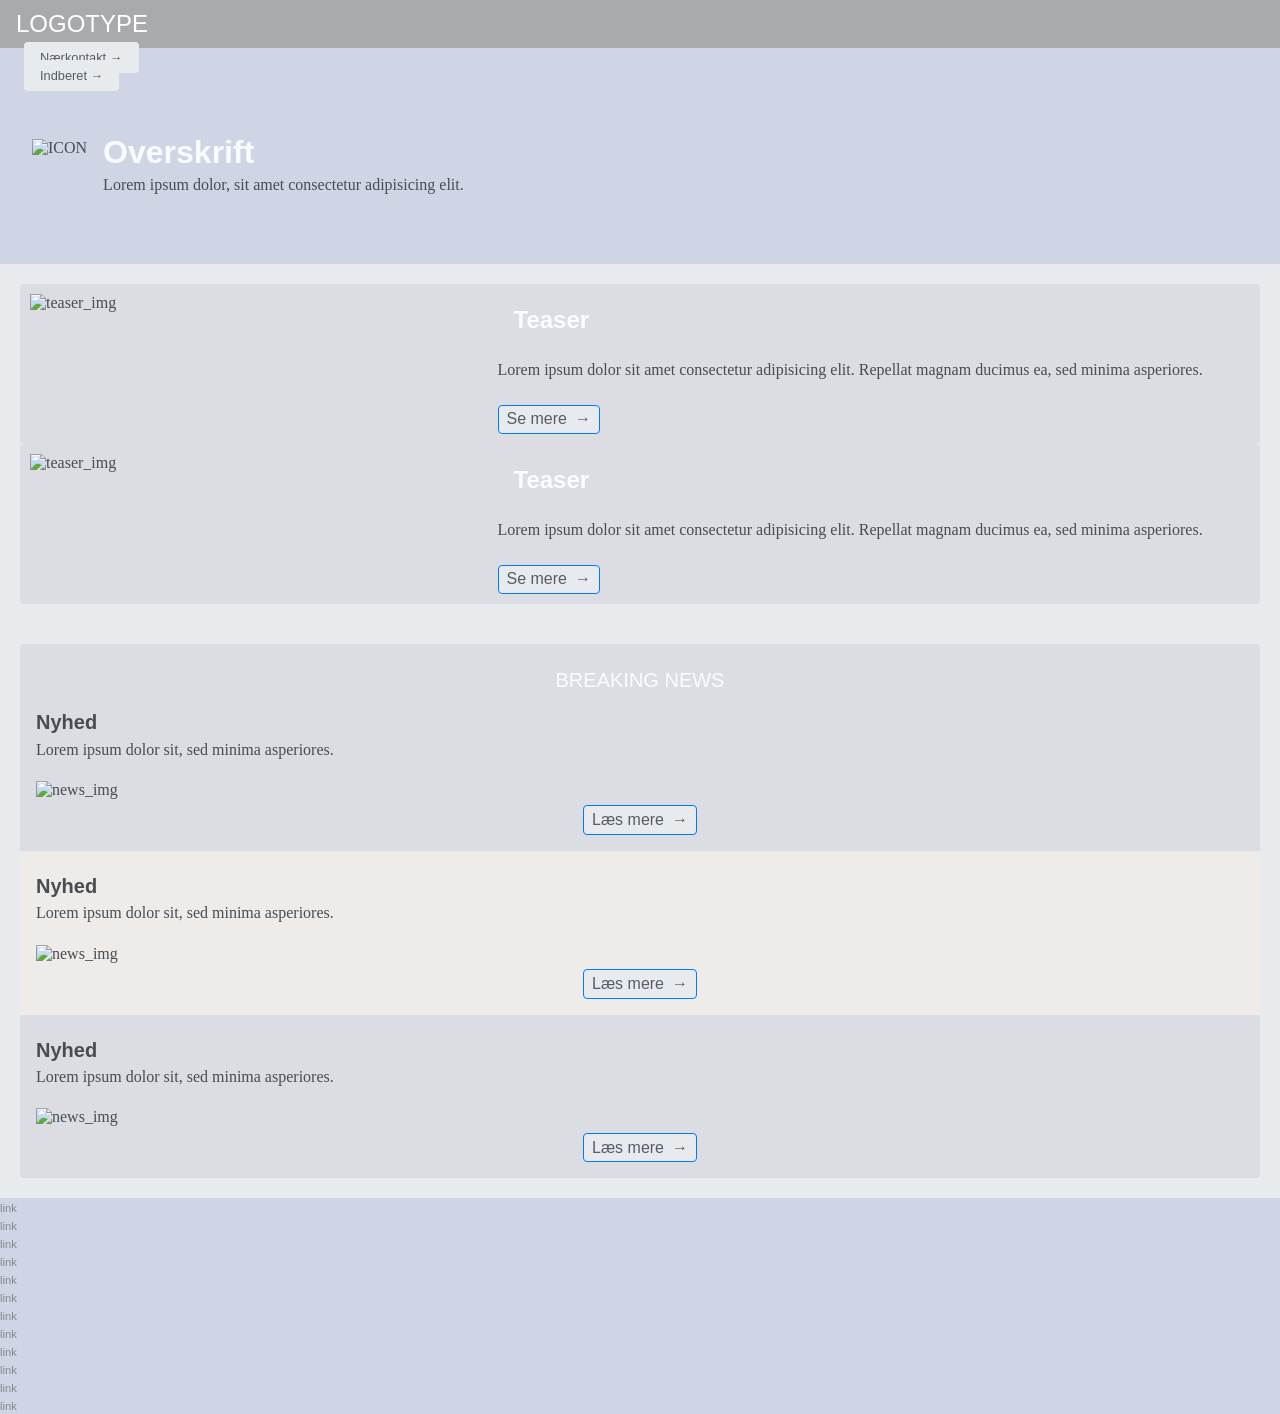
==== index.html @ 675f6eec "first commit" ====
<!DOCTYPE html>
<html lang="en">
  <head>
    <meta charset="UTF-8" />
    <meta http-equiv="X-UA-Compatible" content="IE=edge" />
    <meta name="viewport" content="width=device-width, initial-scale=1.0" />
    <link rel="stylesheet" href="css/custom.css" />
    <link rel="stylesheet" href="css/general.css" />
    <link rel="stylesheet" href="css/layout.css" />
    <link rel="stylesheet" href="css/burger.css" />
    <link rel="stylesheet" href="css/cards.css" />
    <link rel="icon" type="image/png" href="img/fav.png" />
    <title>Emergency Site</title>
  </head>
  <body id="frontpage">
    <header>
      <nav>
        <div id="logotype-wrapper">
          <a href="index.html"> LOGOTYPE </a>
        </div>
        <ul class="menu">
          <li><a class="menuItem" href="instruction.html">Nærkontakt </a></li>
          <li><a class="menuItem" href="register.html">Indberet</a></li>
        </ul>
      </nav>
    </header>
    <section id="main-disclamer">
      <div id="main-disclamer-content">
        <img src="warning" alt="ICON" />
        <div>
          <h1>Overskrift</h1>
          <p>Lorem ipsum dolor, sit amet consectetur adipisicing elit.</p>
        </div>
      </div>
    </section>
    <main>
      <section id="daily">
        <article class="daily_card">
          <img src="" alt="teaser_img" />
          <div class="daily_text">
            <h2>Teaser</h2>
            <p>Lorem ipsum dolor sit amet consectetur adipisicing elit. Repellat magnam ducimus ea, sed minima asperiores.</p>
            <a href="" class="cta_btn">Se mere</a>
          </div>
        </article>
        <article class="daily_card">
          <img src="" alt="teaser_img" />
          <div class="daily_text">
            <h2>Teaser</h2>
            <p>Lorem ipsum dolor sit amet consectetur adipisicing elit. Repellat magnam ducimus ea, sed minima asperiores.</p>
            <a href="" class="cta_btn">Se mere</a>
          </div>
        </article>
      </section>
      <section id="breaking">
        <article class="news_card">
          <h3>Nyhed</h3>
          <p>Lorem ipsum dolor sit, sed minima asperiores.</p>
          <img src="" alt="news_img" />
          <a class="cta_btn" href="">Læs mere</a>
        </article>
        <article class="news_card">
          <h3>Nyhed</h3>
          <p>Lorem ipsum dolor sit, sed minima asperiores.</p>
          <img src="" alt="news_img" />
          <a class="cta_btn" href="">Læs mere</a>
        </article>
        <article class="news_card">
          <h3>Nyhed</h3>
          <p>Lorem ipsum dolor sit, sed minima asperiores.</p>
          <img src="" alt="news_img" />
          <a class="cta_btn" href="">Læs mere</a>
        </article>
      </section>
    </main>

    <footer>
      <nav class="some">
        <ul>
          <li><a href="">link</a></li>
          <li><a href="">link</a></li>
          <li><a href="">link</a></li>
          <li><a href="">link</a></li>
        </ul>
      </nav>
      <nav class="another">
        <ul>
          <li><a href="">link</a></li>
          <li><a href="">link</a></li>
          <li><a href="">link</a></li>
          <li><a href="">link</a></li>
        </ul>
      </nav>
      <nav class="yetanother">
        <ul>
          <li><a href="">link</a></li>
          <li><a href="">link</a></li>
          <li><a href="">link</a></li>
          <li><a href="">link</a></li>
        </ul>
      </nav>
    </footer>
    <!-- <script src="js/main.js"></script> -->
  </body>
</html>
---- css/custom.css ----
:root {
  /* Colours */
  --primary-bg-color: #e8ebee; /* used */
  --primary-font-color: #474d52; /* used */

  --secondary-bg-color: #5d656c; /* used */
  --secondary-font-color: #d5e5f4; /* used */

  /* CAN BE DELETED WHEN THE PLACEHOLDER CLASS IS DELETED */
  --placeholder-bg-color: #eb9e1a; /* used */
  --placeholder-font-color: #575c61; /* used */

  /* NOT USED AT THE MOMENT */
  --info-color: #17a2b8;
  --warning-color: #ffc107;
  --danger-color: #dc3545;

  /* Borders */
  --border-color: #007bff; /* used */
  --border-color-light: #f7f5c2; /* used */
  --border-radius: 0.25rem;

  /* Links */
  --link-color: #84888e; /* used */
  --hover-color: #f9fcfe; /* used */
  --active-color: #f52727; /* used */

  /* From styletile */

  /* Fonts */
  --logotype-font: "Roboto", sans-serif;
  --headline-font: "Roboto", sans-serif;
  --body-font: "Roboto", sans-serif;
  --link-font: "Calibri", sans-serif;

  /* Text sizes */
  --logotype-size: 1.5rem;
  --headline1-size: 2rem;
  --headline2-size: 1.5rem;
  --headline3-size: 1.25rem;
  --bodytext-size: 1rem;
  --cta-text-size: 1.25rem;
  --followup-text-size: 0.8rem;
  --form-submit-size: 1rem;

  /* Text colors */
  --logotype-color: #ffffff;
  --headline-color: #bbc3ca;
  --headline-color-inverted: #f9fcfe;
  --bodytext-color: #575c61;
  --bodytext-color-inverted: #f9fcfe;
  --cta-text-color: #bbc3ca;
  --cta-text-color-inverted: #bbc3ca;
  --followup-text-color: #575c61;
  --followup-text-color-inverted: #bbc3ca;
  --formfield-text-color: #575c61;
  --form-submit-color: #bbc3ca;
  --form-submit-color-inverted: #bbc3ca;

  /* Background colors */
  --logotype-background-color: #a9aaae;
  --header-background-color: #cfd5e5;
  --article-background-color: #dbdde3;
  --news-background-color: #dbdde3;
  --news-background-color-inverted: #eeebe9;
  --info-background-color: #dbdde3;
  --headline-bg-color: #dbdde3;
  --headline-bg-color-alert: #dbdde3;
  --headline-bg-color-inverted: #dbdde3;
  --bodytext-bg-color: #dbdde3;
  --bodytext-bg-color-inverted: #dbdde3;
  --cta-text-bg-color: #dbdde3;
  --cta-text-bg-color-inverted: #dbdde3;
  --followup-text-bg-color: #e8ebee;
  --followup-text-bg-color-inverted: #dbdde3;
  --form-background-color: #c5c7ce;
  --form-text-color: #dbdde3;
  --formfield-background-color: #dbdde3;
  --formfield-background-color-active: #dbdde3;
  --form-submit-bg-color: #dbdde3;
  --form-submit-bg-color-inverted: #dbdde3;

  /* Info-boxes */
  --info-bg-color-yellow: #d6d5ce;
  --info-bg-color-green: #a6a6a0;
}
---- css/general.css ----
html,
body,
header,
footer,
main,
nav,
ul,
#main-disclamer {
  margin: 0;
  padding: 0;
  box-sizing: border-box;
}

body {
  font-family: var(--default-font);
  color: var(--primary-font-color);
  background-color: var(--primary-bg-color);
}
header,
footer {
  background-color: var(--header-background-color);
  color: var(--secondary-font-color);
  height: min-content;
}
.logo-wrapper {
  background-color: var(--logotype-background-color);
  color: var(--logotype-color);
}
#main-disclamer {
  height: 180px;
  background-color: var(--header-background-color);
  display: flex;
  justify-content: flex-start;
  align-items: center;
  padding-left: 2rem;
}
#main-disclamer-content {
  display: flex;
  column-gap: 1rem;
}
main section {
  padding: 20px;
  /* margin: 10px; */
  /* border: 1px solid var(--border-color); */
  border-radius: var(--border-radius);
}
h1,
h2,
h3,
h4,
h5,
h6 {
  font-family: var(--headline-font);
}
h1 {
  font-size: var(--headline1-size);
  color: var(--headline-color-inverted);
  margin: 5px 0;
  line-height: 1rem;
  text-align: left;
}
h2 {
  font-size: var(--headline2-size);
}
h3 {
  font-size: var(--headline3-size);
}

main > h1 {
  background-color: var(--headline-bg-color-alert);
  color: var(--headline-color-inverted);
  line-height: 4rem;
  padding: 5px 3rem 0 3rem;
  width: calc(80% - 6rem);
}

/* NAVIGATION STRUCTURES */
header > nav {
  height: 100%;
}
nav ul {
  list-style: none;
}
nav a {
  font-family: var(--link-font);
  text-decoration: none;
  color: var(--link-color);
}
a {
  font-family: var(--link-font);
}
#logotype-wrapper {
  background-color: var(--logotype-background-color);
  margin: 0;
  display: flex;
  justify-content: flex-start;
  align-items: center;
  padding: 0 0 0 1rem;
}
#logotype-wrapper > a {
  font-size: var(--logotype-size);
  color: var(--logotype-color);
  font-family: var(--logotype-font);
  height: 3rem;
  width: 100%;
  display: flex;
  align-items: center;
}
header nav li a {
  margin: 1.5rem;
  background-color: var(--followup-text-bg-color);
  color: var(--followup-text-color);
  font-size: var(--followup-text-size);
  padding: 0.5rem 1rem;
  border-radius: var(--border-radius);
}
header > nav li > a:after {
  content: " \2192";
}
nav a:hover {
  color: var(--hover-color);
}
nav a:active {
  color: var(--active-color);
}

/* FOOTER */
footer a {
  font-size: 0.7rem;
}
.yellow,
.green {
  padding: 1.5rem 1rem 0.5rem 1rem;
}
.yellow {
  background-color: var(--info-bg-color-yellow);
}
.green {
  background-color: var(--info-bg-color-green);
}
---- css/cards.css ----
.daily_card {
  background-color: var(--article-background-color);
  display: grid;
  grid-template-columns: 3fr 5fr;
  gap: 10px;
  padding: 10px 0 10px 10px;
  /* border: 1px solid var(--border-color); */
  border-radius: var(--border-radius);
  height: minmax(200px, min-content);
}
.daily_text {
  display: grid;
  grid-template-rows: repeat(3, min-content);
  gap: 10px;
}
.daily_text h2 {
  background-color: var(--headline-bg-color-inverted);
  color: var(--headline-color-inverted);
  padding: calc(1.1rem / 1.5) 0 calc(1.1rem / 2) 1rem;
  margin: 0 0 0.5rem 0;
}
.daily_text p {
  padding-right: 2rem;
  margin: 0 0 1rem 0;
}
.daily_text .cta_btn {
  justify-self: left;
}
.daily_img {
  width: 100%;
  height: 100%;
  object-fit: cover;
}
.news_card {
  background-color: var(--article-background-color);
  display: grid;
  grid-template-rows: repeat(min-content);
  gap: 0.4rem;
  padding: 1rem 0;
  /* border: 1px solid var(--border-color); */
  height: minmax(300px, min-content);
}
.news_card:nth-child(2n) {
  background-color: var(--news-background-color-inverted);
}
.news_card > * {
  padding: 0 1rem;
}
.news_card h3 {
  margin: 0.5rem 0 0 0;
}
.news_card p {
  margin: 0 0 1rem 0;
}
.news_card:first-child:before {
  content: "BREAKING NEWS";
  background-color: var(--headline-bg-color-inverted);
  color: var(--headline-color-inverted);
  font-family: var(--headline-font);
  font-size: var(--headline3-size);
  text-align: center;
  line-height: 1rem;
  padding: calc(1.1rem / 1.5) 0 calc(1.1rem / 2) 0;
  /* margin: 0 0 1rem 0; */
}
.news_card:first-child {
  border-radius: var(--border-radius) var(--border-radius) 0 0;
}
.news_card:last-child {
  border-radius: 0 0 var(--border-radius) var(--border-radius);
}

.news_card .cta_btn {
  justify-self: center;
}
.cta_btn {
  display: inline-block;
  padding: 0.3rem 0.5rem;
  border: 1px solid var(--border-color);
  border-radius: var(--border-radius);
  background-color: var(--followup-text-bg-color);
  color: var(--followup-text-color);
  text-align: center;
  text-decoration: none;
  width: max-content;
}
.cta_btn:after {
  content: "\2192";
  margin-left: 0.5rem;
}
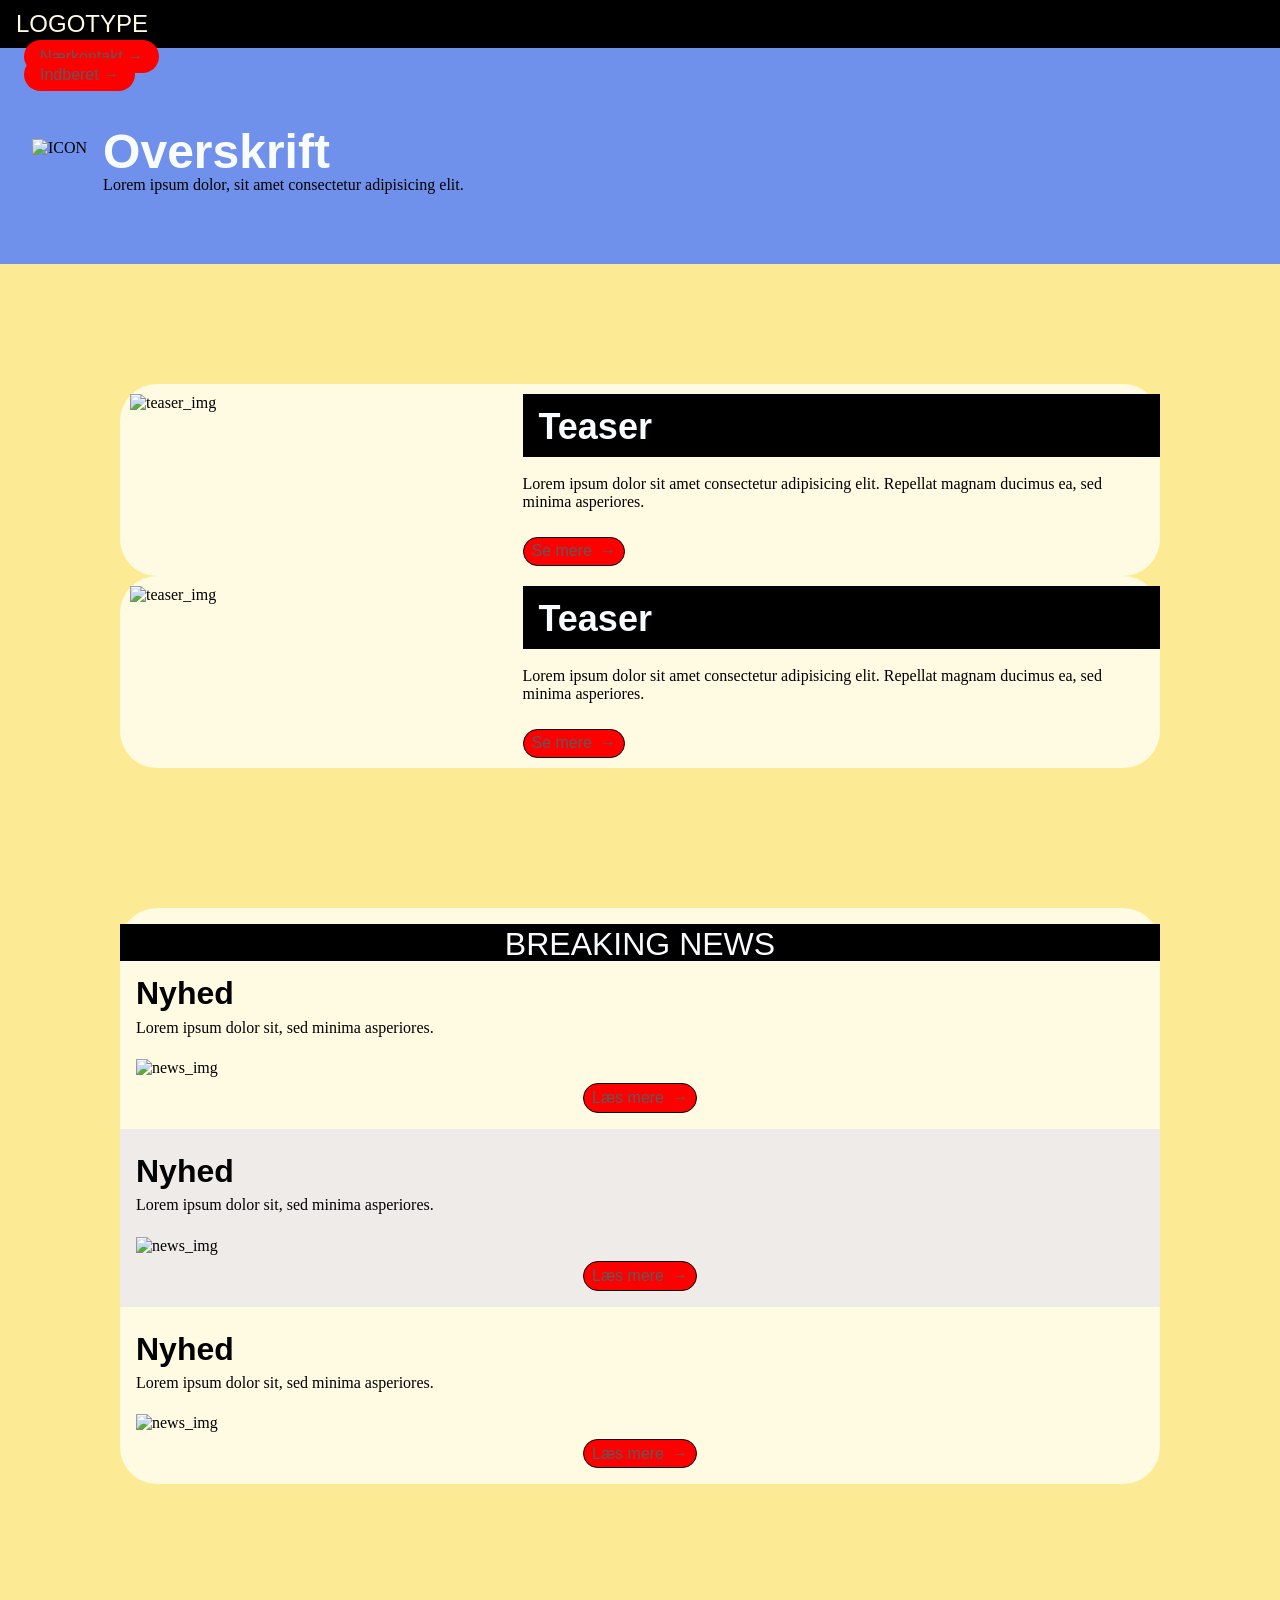
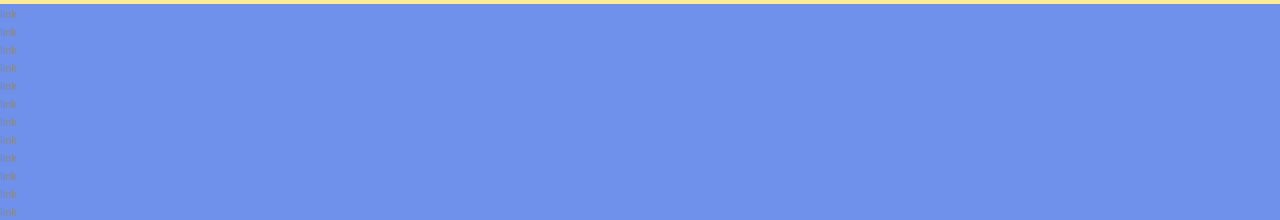
==== commit 4008ad4a: "billeder" ====
--- a/index.html
+++ b/index.html
@@ -44,7 +44,7 @@
           </div>
         </article>
         <article class="daily_card">
-          <img src="" alt="teaser_img" />
+          <img src="../emergency-main/img/stederartikel.webp" alt="teaser_img" />
           <div class="daily_text">
             <h2>Teaser</h2>
             <p>Lorem ipsum dolor sit amet consectetur adipisicing elit. Repellat magnam ducimus ea, sed minima asperiores.</p>
@@ -56,13 +56,13 @@
         <article class="news_card">
           <h3>Nyhed</h3>
           <p>Lorem ipsum dolor sit, sed minima asperiores.</p>
-          <img src="" alt="news_img" />
+          <img src="../emergency-main/img/stilhedartikel.webp" alt="news_img" />
           <a class="cta_btn" href="">Læs mere</a>
         </article>
         <article class="news_card">
           <h3>Nyhed</h3>
           <p>Lorem ipsum dolor sit, sed minima asperiores.</p>
-          <img src="" alt="news_img" />
+          <img src="../emergency-main/img/guideartikel.webp" alt="news_img" />
           <a class="cta_btn" href="">Læs mere</a>
         </article>
         <article class="news_card">
--- a/css/custom.css
+++ b/css/custom.css
@@ -1,10 +1,10 @@
 :root {
   /* Colours */
-  --primary-bg-color: #e8ebee; /* used */
-  --primary-font-color: #474d52; /* used */
+  --primary-bg-color: #fceb94; /* used */
+  --primary-font-color: #000000; /* used */
 
-  --secondary-bg-color: #5d656c; /* used */
-  --secondary-font-color: #d5e5f4; /* used */
+  --secondary-bg-color: #ff4b00; /* used */
+  --secondary-font-color: #fffae2; /* used */
 
   /* CAN BE DELETED WHEN THE PLACEHOLDER CLASS IS DELETED */
   --placeholder-bg-color: #eb9e1a; /* used */
@@ -16,9 +16,9 @@
   --danger-color: #dc3545;
 
   /* Borders */
-  --border-color: #007bff; /* used */
+  --border-color: #000000; /* used */
   --border-color-light: #f7f5c2; /* used */
-  --border-radius: 0.25rem;
+  --border-radius: 37px;
 
   /* Links */
   --link-color: #84888e; /* used */
@@ -35,52 +35,52 @@
 
   /* Text sizes */
   --logotype-size: 1.5rem;
-  --headline1-size: 2rem;
-  --headline2-size: 1.5rem;
-  --headline3-size: 1.25rem;
-  --bodytext-size: 1rem;
-  --cta-text-size: 1.25rem;
-  --followup-text-size: 0.8rem;
-  --form-submit-size: 1rem;
+  --headline1-size: 48px;
+  --headline2-size: 36px;
+  --headline3-size: 32px;
+  --bodytext-size: 20px;
+  --cta-text-size: 20px;
+  --followup-text-size: 16px;
+  --form-submit-size: 14px;
 
   /* Text colors */
-  --logotype-color: #ffffff;
-  --headline-color: #bbc3ca;
+  --logotype-color: #fffae2;
+  --headline-color: #000000;
   --headline-color-inverted: #f9fcfe;
-  --bodytext-color: #575c61;
+  --bodytext-color: #000000;
   --bodytext-color-inverted: #f9fcfe;
-  --cta-text-color: #bbc3ca;
+  --cta-text-color: #ffffff;
   --cta-text-color-inverted: #bbc3ca;
   --followup-text-color: #575c61;
   --followup-text-color-inverted: #bbc3ca;
   --formfield-text-color: #575c61;
-  --form-submit-color: #bbc3ca;
+  --form-submit-color: #000000;
   --form-submit-color-inverted: #bbc3ca;
 
   /* Background colors */
-  --logotype-background-color: #a9aaae;
-  --header-background-color: #cfd5e5;
-  --article-background-color: #dbdde3;
+  --logotype-background-color: #000000;
+  --header-background-color: #6F90EB;
+  --article-background-color: #fffae2;
   --news-background-color: #dbdde3;
   --news-background-color-inverted: #eeebe9;
-  --info-background-color: #dbdde3;
-  --headline-bg-color: #dbdde3;
+  --info-background-color: #ffffff;
+  --headline-bg-color: #ff4b00;
   --headline-bg-color-alert: #dbdde3;
-  --headline-bg-color-inverted: #dbdde3;
+  --headline-bg-color-inverted: #000000;
   --bodytext-bg-color: #dbdde3;
   --bodytext-bg-color-inverted: #dbdde3;
-  --cta-text-bg-color: #dbdde3;
+  --cta-text-bg-color: #ff4b00;
   --cta-text-bg-color-inverted: #dbdde3;
-  --followup-text-bg-color: #e8ebee;
+  --followup-text-bg-color: #FF0000;
   --followup-text-bg-color-inverted: #dbdde3;
   --form-background-color: #c5c7ce;
-  --form-text-color: #dbdde3;
+  --form-text-color: #ffffff;
   --formfield-background-color: #dbdde3;
   --formfield-background-color-active: #dbdde3;
   --form-submit-bg-color: #dbdde3;
   --form-submit-bg-color-inverted: #dbdde3;
 
   /* Info-boxes */
-  --info-bg-color-yellow: #d6d5ce;
-  --info-bg-color-green: #a6a6a0;
+  --info-bg-color-yellow: #fffae2;
+  --info-bg-color-green: #def5db;
 }
--- a/css/general.css
+++ b/css/general.css
@@ -40,7 +40,7 @@
 }
 main section {
   padding: 20px;
-  /* margin: 10px; */
+  margin: 100px;
   /* border: 1px solid var(--border-color); */
   border-radius: var(--border-radius);
 }
@@ -138,3 +138,13 @@
 .green {
   background-color: var(--info-bg-color-green);
 }
+
+/* register */
+.form-group {
+  margin-bottom: 2rem;
+}
+
+#webform1 {
+  display: block;
+  gap: 3rem;
+}
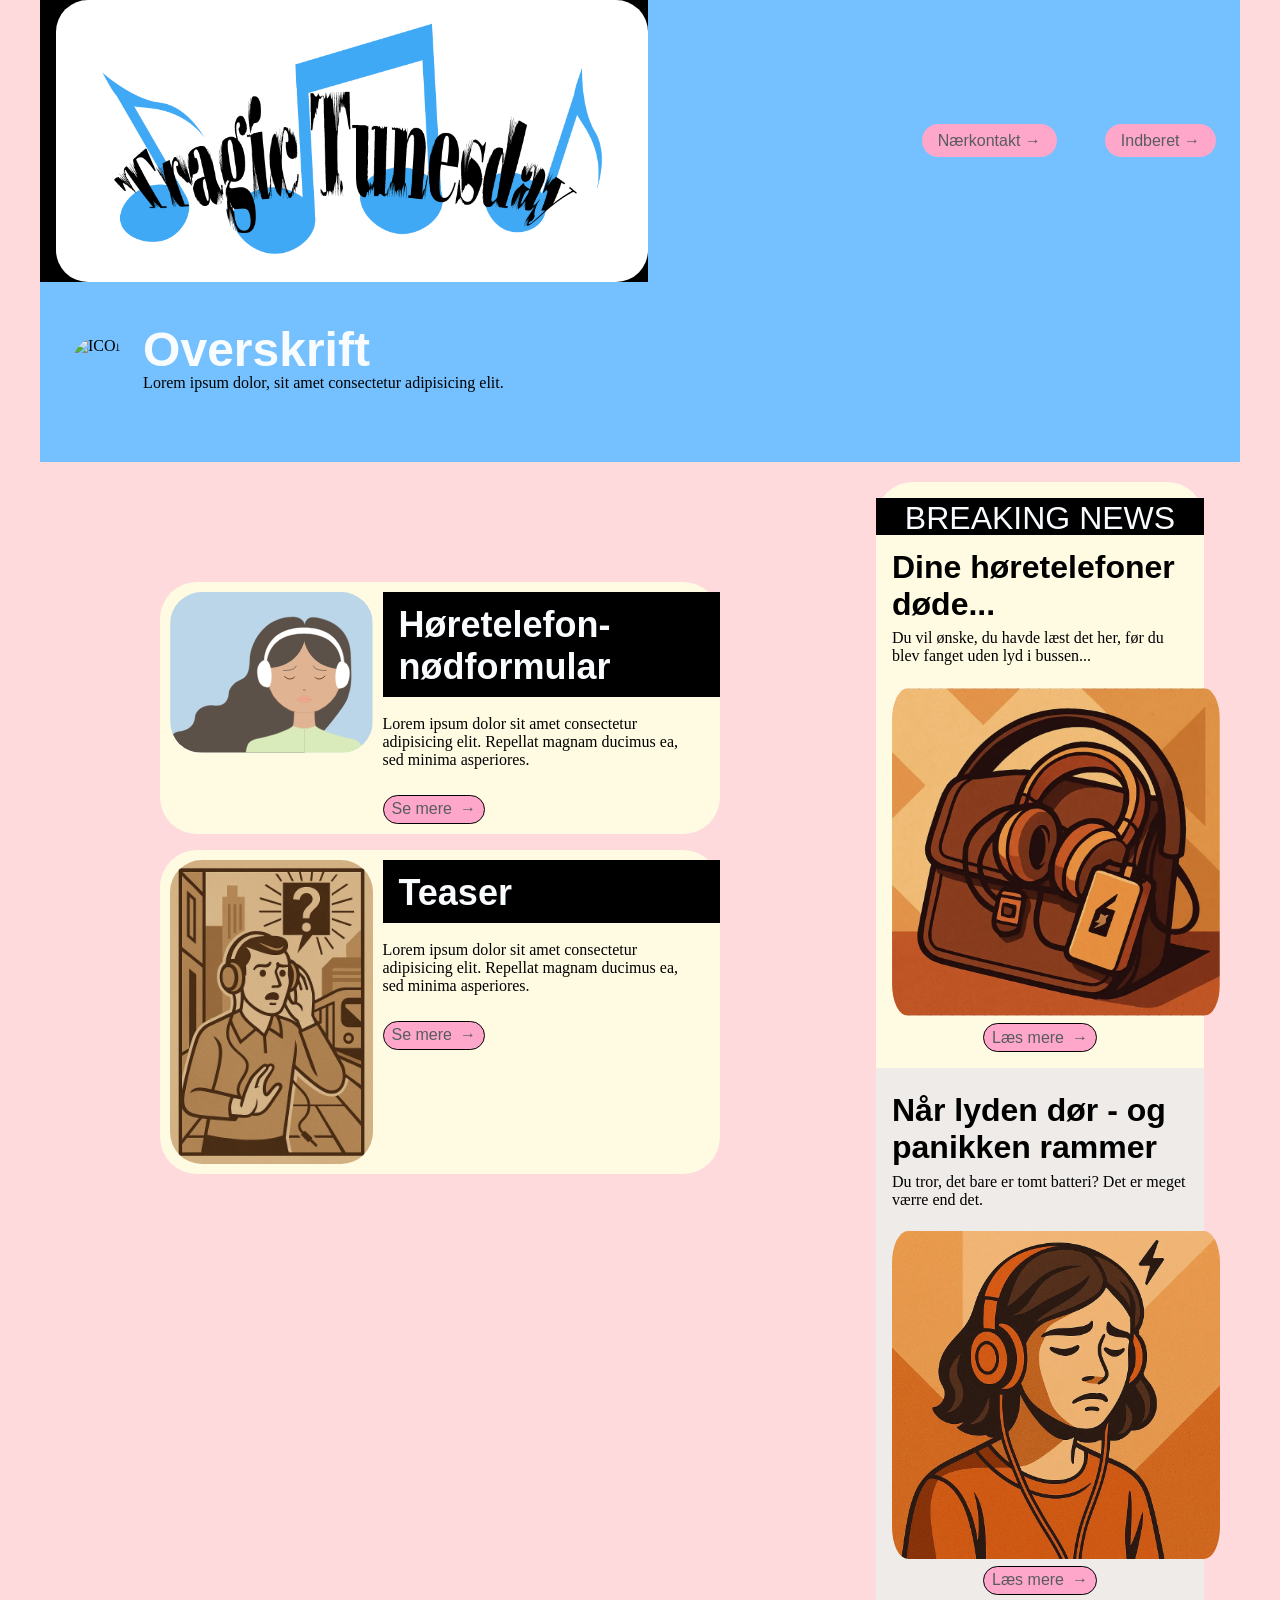
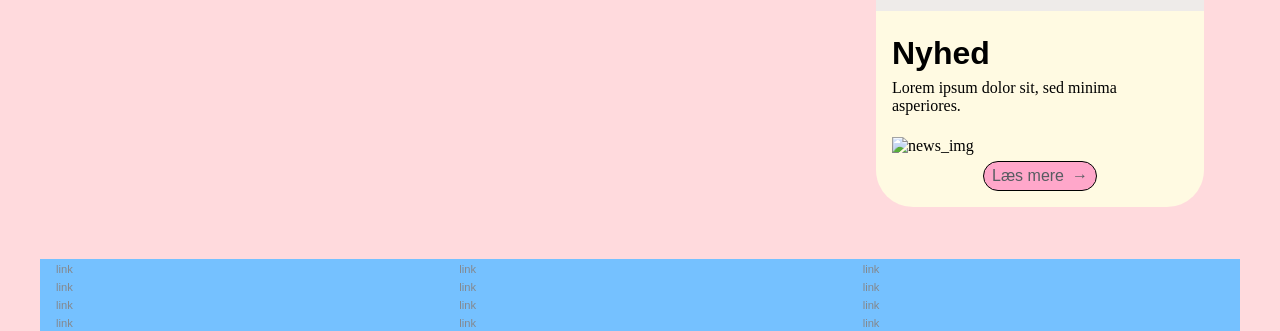
==== commit 13f639af: "alt muligt" ====
--- a/index.html
+++ b/index.html
@@ -16,7 +16,8 @@
     <header>
       <nav>
         <div id="logotype-wrapper">
-          <a href="index.html"> LOGOTYPE </a>
+          <a href="index.html"></a>
+          <img src="/img/logo.png" alt="logo">
         </div>
         <ul class="menu">
           <li><a class="menuItem" href="instruction.html">Nærkontakt </a></li>
@@ -36,15 +37,42 @@
     <main>
       <section id="daily">
         <article class="daily_card">
-          <img src="" alt="teaser_img" />
+          <?xml version="1.0" encoding="UTF-8"?>
+<svg id="Layer_2" data-name="Layer 2" xmlns="http://www.w3.org/2000/svg" viewBox="0 0 641.77 508.67">
+  <g id="Lag_1" data-name="Lag 1">
+    <g>
+      <rect x=".63" width="641.14" height="508.17" style="fill: #bad6e8;"/>
+      <g>
+        <path d="M.63,474.96v33.21h425.11s130.13-135.41,139-180.32" style="fill: #5c5148; stroke: #5c5148; stroke-miterlimit: 10;"/>
+        <path d="M426.41,104.62c-1.86-19.22-23.14-25.21-34.52-25.7-97.98-.86-138.94,89.43-138.65,135.85-1.3,27.88-3.1,53.62-29.82,64.37-8.57,3.57-16.72,8.52-23.42,15.62-8.84,9.44-11.61,16.95-12.81,21.23-.42,3.13-.44,6.81-.9,10.05-.92,8.15-4.21,16.81-10.01,23.24-12.79,14.53-35.11,11.41-43.47,10.37-8.29.06-17.42,1.16-25.04,4.1-18.56,6.33-26.99,22.8-27.91,31.19-.6,5.7-1.05,12.02-3.91,18.16-7.83,21.68-37.75,29.07-43.86,29.21-4.03.46-6.82.66-11.38,2.33C3.64,450.56-.22,469.72.6,481.59c0,1.27.7,2.13,2.11,2.26,102.84-.34,188.11-5.82,258.23-13.54,227.43-25.21,309.26-85.98,313.03-194.18.66-18.81-.62-42.91-1.31-68.93-.29-16.76-1.86-33.57-7.08-48.51-17.45-56.91-78.34-77.69-115.24-78.22-15.13.61-21.85,13.69-23.52,23.76-.07.37-.13.65-.18.79-.07.23-.13.12-.22-.35v-.08.03h0Z" style="fill: #5c5148; stroke: #5c5148; stroke-miterlimit: 10;"/>
+        <path d="M456.06,434.34h-71.48s8.89-.53,8.89-54.57h64.54c0,54.03,8.89,54.57,8.89,54.57h-71.48" style="fill: #e0b493; stroke: #c08f6b; stroke-miterlimit: 10;"/>
+        <ellipse cx="425.74" cy="258.96" rx="118.54" ry="125.08" style="fill: #e0b493; stroke: #c08f6b; stroke-miterlimit: 10;"/>
+        <path d="M431.52,131.81c-18.96,126.36-138.89,108.37-138.89,108.37,17.36-123.95,138.89-108.37,138.89-108.37Z" style="fill: #5c5148;"/>
+        <path d="M420.45,127.65c11.04,127.3,131.86,116.83,131.86,116.83-9.59-124.79-131.86-116.83-131.86-116.83Z" style="fill: #5c5148;"/>
+        <path d="M308.86,302.02c-20.16-2.43-24.09-14.55-25.23-15.85s-19.88-49.26,10.8-68.06c14.32-8.77,22.81,9.45,25.74,31.13,3.35,24.78-.55,54.08-11.3,52.78h-.01Z" style="fill: #fff; stroke: #fff; stroke-miterlimit: 10;"/>
+        <path d="M537.34,305.51c20.16-2.43,24.09-14.55,25.23-15.85s19.88-49.26-10.8-68.06c-14.32-8.77-22.81,9.45-25.74,31.13-3.35,24.78.55,54.08,11.3,52.78h.01Z" style="fill: #fff; stroke: #fff; stroke-miterlimit: 10;"/>
+        <path d="M307.2,217.72s4.52-87.59,118.54-86.54c114.02,1.05,116.88,88.17,116.88,88.17l9.15,2.25s.81-108.23-126.04-108.23-126.62,102.49-126.62,102.49l8.08,1.86h.01Z" style="fill: #fff; stroke: #fff; stroke-miterlimit: 10;"/>
+        <path d="M422.95,433.08c2.75.18,28.38-2.54,38.87-7.96,0,0,26.86,23.46,115.29,40.49,0,0,22.17,6.02,27.33,18.26s5.87,24.3,5.87,24.3h-184.56l-.04-74.91" style="fill: #daebbb; stroke: #daebbb; stroke-miterlimit: 10;"/>
+        <path d="M428.43,433.08c-2.75.18-28.38-2.54-38.87-7.96,0,0-26.86,23.46-115.29,40.49,0,0-22.17,6.02-27.33,18.26s-5.87,24.3-5.87,24.3h184.56l.04-74.91" style="fill: #daebbb; stroke: #daebbb; stroke-miterlimit: 10;"/>
+        <path d="M448.42,343.24s-8.83-3.87-22.62-3.81c-6.74.03-14.66,1-23.32,3.81,0,0,17.28-22.5,22.97-12.08,0,0,5.42-11.33,22.97,12.08Z" style="fill: #efa98e; stroke: #e39276; stroke-miterlimit: 10;"/>
+        <path d="M362.07,267.36c20.48,18.28,33.96.57,33.96.57" style="fill: none; stroke: #280a00; stroke-miterlimit: 10; stroke-width: 2px;"/>
+        <path d="M492.06,265.67c-18.74,20.06-33.77,3.64-33.77,3.64" style="fill: none; stroke: #280a00; stroke-miterlimit: 10; stroke-width: 2px;"/>
+        <path d="M402.77,342.91s11.08,6.33,22.97,6.46,22.97-6.46,22.97-6.46c0,0-13.16-3.03-22.62-3.03s-23.32,3.03-23.32,3.03Z" style="fill: #efa98e; stroke: #e39276; stroke-miterlimit: 10;"/>
+        <ellipse cx="425.45" cy="310.41" rx="4.53" ry="1.51" style="fill: #c08f6b; stroke: #c08f6b; stroke-miterlimit: 10; stroke-width: 3px;"/>
+        <path d="M357.94,248.44s38.81,2.62,42.24-14.91" style="fill: none; stroke: #5c5148; stroke-miterlimit: 10; stroke-width: 2px;"/>
+        <path d="M496.3,248.44s-38.81,2.62-42.24-14.91" style="fill: none; stroke: #5c5148; stroke-miterlimit: 10; stroke-width: 2px;"/>
+      </g>
+    </g>
+  </g>
+</svg>
           <div class="daily_text">
-            <h2>Teaser</h2>
+            <h2>Høretelefon-nødformular</h2>
             <p>Lorem ipsum dolor sit amet consectetur adipisicing elit. Repellat magnam ducimus ea, sed minima asperiores.</p>
-            <a href="" class="cta_btn">Se mere</a>
+            <a href="../register.html" class="cta_btn">Se mere</a>
           </div>
         </article>
         <article class="daily_card">
-          <img src="../emergency-main/img/stederartikel.webp" alt="teaser_img" />
+          <img src="/img/stederartikel.webp" alt="teaser_img" />
           <div class="daily_text">
             <h2>Teaser</h2>
             <p>Lorem ipsum dolor sit amet consectetur adipisicing elit. Repellat magnam ducimus ea, sed minima asperiores.</p>
@@ -54,22 +82,65 @@
       </section>
       <section id="breaking">
         <article class="news_card">
-          <h3>Nyhed</h3>
-          <p>Lorem ipsum dolor sit, sed minima asperiores.</p>
-          <img src="../emergency-main/img/stilhedartikel.webp" alt="news_img" />
-          <a class="cta_btn" href="">Læs mere</a>
+          <dialog id="dialog1">
+            <h3>Dine høretelefoner døde...</h3>
+            <img src="/img/guideartikel.webp" alt="hihi"/>
+            <p>Guide: 7 overlevelses-tips når dine høretelefoner dør i offentligheden</p>
+            <p>Af redaktionen - Musiknød.dk</p>
+            <p>Vi har alle prøvet det. Du står dér. På gaden. På stationen. I køen. Klar til at koble af med din yndlingsmusik... og så sker det. Høretelefonerne dør. Stilhed. Chok. Angst. Men bare rolig - vi har din ryg. Her er syv lifehacks, der kan redde dig næste gang batteriet svigter.</p>
+            <ol>
+              <li>Hav altid et “backup-sæt” i tasken. <p>Et par gamle kablede høretelefoner vejer intet og kan være din livline. Opbevar dem i en lynlås-lomme, du glemmer eksisterer - så bliver du glad, når du finder dem.</p></li>
+              <li>Powerbank = din bedste ven. <p>Der findes små powerbanks, der er formet som læbepomader - de kan lige give dine høretelefoner et ekstra boost på farten. Plug in og gå videre med din dag.</p></li>
+              <li>Lær at tale med fremmede. <p>Vi ved det: det er scary. Men hvis du alligevel er tvunget til stilhed, hvorfor ikke snakke med nogen? Sig “hej” til personen ved siden af dig. Det kunne ende som en god historie (eller en akavet TikTok).</p></li>
+              <li>Brug dine omgivelser som lydspor. <p>Lyt til verden. Lydene fra byen, samtaler, trafik, fugle. Det er ikke Spotify, men det er alligevel ret smukt, når man først tuner ind.</p></li>
+              <li>Lav en mental musikquiz. <p>Start en sang i dit hoved. Kan du huske teksten? Hvem var kunstneren? Hvilket år? Hvad kom før og efter på albummet? Tiden flyver, når du battler dig selv.</p></li>
+              <li>Gør stilheden til en dans. <p>Nyn for dig selv. Gå i beat med dine skridt. Lav dit eget silent disco. Folk vil måske kigge - men hey, de aner ikke hvor fedt dit soundtrack er.</p></li>
+              <li>Forbered dig mentalt - nu. <p>Download offline-playlister, lav en “Krise-playliste” og beslut dig for, hvordan du vil reagere næste gang. Jo mere forberedt, jo mindre panik.</p></li>
+            </ol>
+            <form method="dialog">
+            <button id="close1" class="close-dialog">Luk</button>
+          </form>
+          </dialog>
+          <h3>Dine høretelefoner døde...</h3>
+          <p>Du vil ønske, du havde læst det her, før du blev fanget uden lyd i bussen...</p>
+          <img src="../img/guideartikel.webp" alt="news_img" />
+          <a id="open1" class="cta_btn" href="">Læs mere</a>
+          <!-- <a class="openBtn" href="#">Læs mere</a> -->
         </article>
         <article class="news_card">
-          <h3>Nyhed</h3>
-          <p>Lorem ipsum dolor sit, sed minima asperiores.</p>
-          <img src="../emergency-main/img/guideartikel.webp" alt="news_img" />
-          <a class="cta_btn" href="">Læs mere</a>
+          <dialog id="dialog2">
+            <h3>Når stilheden rammer: Derfor føles det så slemt at løbe tør for strøm i offentligheden</h3>
+            <img src="/img/stilhedartikel.webp" alt="fv">
+            <p>Af redaktionen - Musiknød.dk</p>
+            <p>
+              Det starter uskyldigt: lyden hakker lidt, og pludselig er der... stilhed. Ikke rolig stilhed. Men den slags, hvor man pludselig hører ALT. Et skridt, en hoste, et suk. Og hvis det sker i offentligheden, rammer det ekstra hårdt.
+              Musik som mental rustningFor mange er høretelefoner ikke bare til underholdning. De fungerer som et værn - et filter mellem os og verden. Musikken er vores safe space. Den fjerner os fra overfyldte rum, uønskede samtaler og den konstante baggrundsstøj, der følger med det moderne byliv.
+              Når batteriet dør, mister vi kontrollenDet er ikke kun lyden, der forsvinder. Det er kontrollen. Pludselig skal man forholde sig til sin omverden i realtime. Høre, observere, måske endda... interagere. Og det kan føles overvældende.
+              Offentligheden er ikke designet til stilhed. Når vi træder ud i byen, med vores musik i ørerne, skaber vi et lille personligt rum. Uden det rum føles verden pludselig for tæt på. For høj. For meget.
+              Derfor gør det ondtAt løbe tør for strøm i høretelefonerne er ikke bare upraktisk. Det er en lille krise. Fordi vi mister det rum, hvor vi bearbejder tanker, regulerer stress og føler os som os selv - midt i et hav af andre.
+              Så næste gang nogen ruller med øjnene, når du panikker over tomt batteri i dine høretelefoner, ved du: det handler ikke kun om lyd. Det handler om overlevelse.
+            </p>
+            <form method="dialog">
+            <button id="close2" class="close-dialog">Luk</button>
+          </form>
+          </dialog>
+          <h3>Når lyden dør - og panikken rammer</h3>
+          <p>Du tror, det bare er tomt batteri? Det er meget værre end det.</p>
+          <img src="../img/stilhedartikel.webp" alt="news_img" />
+          <a id="open2" class="cta_btn" href="">Læs mere</a>
         </article>
         <article class="news_card">
+          <dialog id="dialog3">
+            <h3>Teksrt</h3>
+            <p>Du vil ønske, du havde læst det her, før du blev fanget uden lyd i bussen...</p>
+            <form method="dialog">
+            <button id="close3" class="close-dialog">Luk</button>
+          </form>
+          </dialog>
           <h3>Nyhed</h3>
           <p>Lorem ipsum dolor sit, sed minima asperiores.</p>
           <img src="" alt="news_img" />
-          <a class="cta_btn" href="">Læs mere</a>
+          <a id="open3" class="cta_btn" href="">Læs mere</a>
         </article>
       </section>
     </main>
@@ -100,6 +171,7 @@
         </ul>
       </nav>
     </footer>
-    <!-- <script src="js/main.js"></script> -->
+    <script defer src="js/main.js"></script>
+    <script dfr src="js/front.js"></script>
   </body>
 </html>
--- a/css/custom.css
+++ b/css/custom.css
@@ -1,9 +1,9 @@
 :root {
   /* Colours */
-  --primary-bg-color: #fceb94; /* used */
+  --primary-bg-color: #ffdadd; /* used */
   --primary-font-color: #000000; /* used */
 
-  --secondary-bg-color: #ff4b00; /* used */
+  --secondary-bg-color: #ff9e74; /* used */
   --secondary-font-color: #fffae2; /* used */
 
   /* CAN BE DELETED WHEN THE PLACEHOLDER CLASS IS DELETED */
@@ -59,19 +59,19 @@
 
   /* Background colors */
   --logotype-background-color: #000000;
-  --header-background-color: #6F90EB;
+  --header-background-color: #75c1ff;
   --article-background-color: #fffae2;
   --news-background-color: #dbdde3;
   --news-background-color-inverted: #eeebe9;
   --info-background-color: #ffffff;
   --headline-bg-color: #ff4b00;
-  --headline-bg-color-alert: #dbdde3;
+  --headline-bg-color-alert: #ff4b00;
   --headline-bg-color-inverted: #000000;
   --bodytext-bg-color: #dbdde3;
   --bodytext-bg-color-inverted: #dbdde3;
   --cta-text-bg-color: #ff4b00;
   --cta-text-bg-color-inverted: #dbdde3;
-  --followup-text-bg-color: #FF0000;
+  --followup-text-bg-color: #ffa7ca;
   --followup-text-bg-color-inverted: #dbdde3;
   --form-background-color: #c5c7ce;
   --form-text-color: #ffffff;
--- a/css/layout.css
+++ b/css/layout.css
@@ -0,0 +1,104 @@
+/* LAYOUT FOR MAIN CONTENT */
+body {
+  display: grid;
+  grid-template-rows: auto 1fr auto;
+  height: 100vh;
+  max-width: 1200px;
+  margin: 0 auto;
+}
+main {
+  display: grid;
+  row-gap: 1rem;
+}
+main > *:not(:first-child) {
+  margin: 0 1rem;
+}
+main {
+  grid-template-rows: min-content min-content 1fr min-content;
+}
+img, svg {
+  max-width: 100%;
+  height: auto;
+  display: block;
+}
+
+/* Dialog */
+dialog {
+  max-width: 600px; /* eller hvad der passer dig */
+  width: 90%;
+  padding: 1rem;
+  border: none;
+  border-radius: 10px;
+  box-shadow: 0 0 20px rgba(0,0,0,0.2);
+}
+
+dialog img {
+  width: 100%;
+  height: auto;
+  border-radius: 6px;
+  margin-bottom: 1rem;
+}
+
+/* LAYOUT FOR HEADER AND FOOTER */
+footer {
+  display: grid;
+  gap: 10px;
+}
+header nav,
+footer nav {
+  display: flex;
+  justify-content: space-between;
+  align-items: center;
+}
+header nav > * {
+  flex: 1;
+}
+nav ul {
+  display: flex;
+  justify-content: flex-end;
+}
+header ul {
+  height: 100%;
+  width: clamp(175px, 50%, 300px);
+}
+footer ul {
+  flex-direction: column;
+  padding-left: 1rem;
+}
+
+/* LAYOUT FOR SECTIONS */
+#daily,
+#breaking {
+  display: grid;
+}
+#daily {
+  grid-template-rows: repeat(2, minmax(200px, min-content));
+  gap: 1rem;
+}
+#breaking {
+  grid-template-rows: repeat(auto-fit, minmax(50px, min-content));
+  gap: 0;
+}
+
+@media (width > 600px) {
+  #frontpage > main {
+    grid-template-columns: 6fr 3fr;
+    grid-template-rows: auto 1fr auto;
+  }
+  #instruction > main,
+  #register > main {
+    grid-template-columns: 5fr 3fr;
+    grid-template-rows: auto 1fr auto;
+  }
+
+  .qr {
+    order: 1;
+  }
+
+  h1 {
+    grid-column: 1 / -1;
+  }
+  footer {
+    grid-template-columns: 1fr 1fr 1fr;
+  }
+}
--- a/css/cards.css
+++ b/css/cards.css
@@ -26,11 +26,10 @@
 .daily_text .cta_btn {
   justify-self: left;
 }
-.daily_img {
-  width: 100%;
-  height: 100%;
-  object-fit: cover;
+#daily svg, img {
+  border-radius: 2rem;
 }
+
 .news_card {
   background-color: var(--article-background-color);
   display: grid;
@@ -88,3 +87,9 @@
   content: "\2192";
   margin-left: 0.5rem;
 }
+
+/* Background for the modal dialog box */
+::backdrop {
+  filter: blur();
+}
+
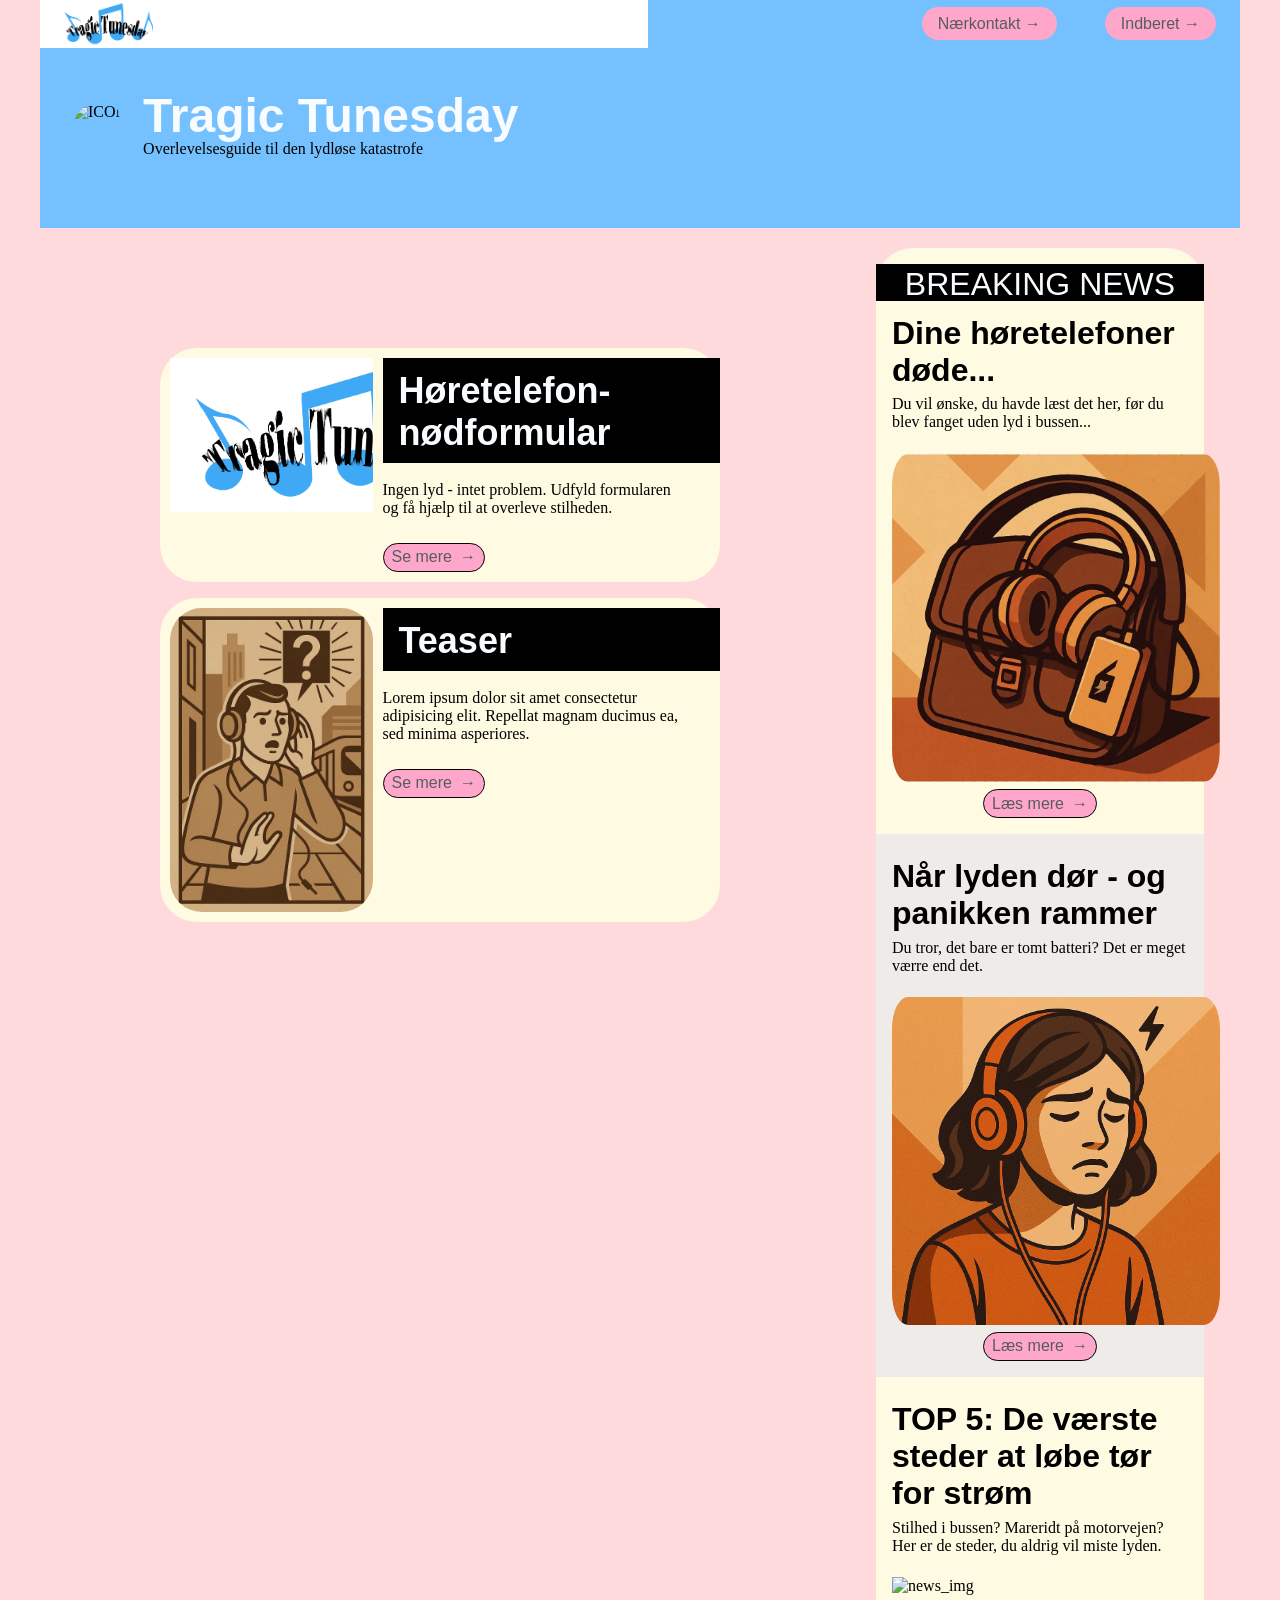
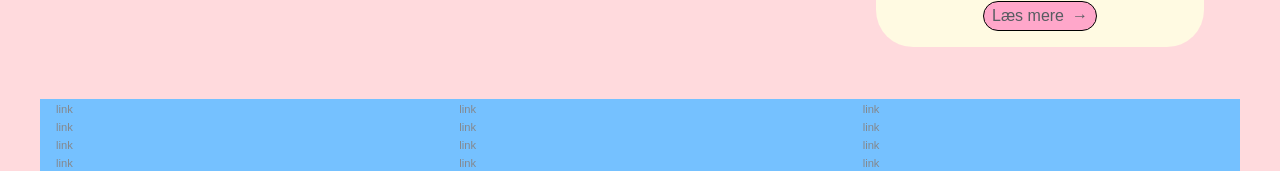
==== commit b4f0f6f2: "alt muligt" ====
--- a/index.html
+++ b/index.html
@@ -16,8 +16,7 @@
     <header>
       <nav>
         <div id="logotype-wrapper">
-          <a href="index.html"></a>
-          <img src="/img/logo.png" alt="logo">
+          <a href="index.html"> <img src="/img/logo.png" alt="logo"> </a>
         </div>
         <ul class="menu">
           <li><a class="menuItem" href="instruction.html">Nærkontakt </a></li>
@@ -25,19 +24,21 @@
         </ul>
       </nav>
     </header>
+
     <section id="main-disclamer">
       <div id="main-disclamer-content">
         <img src="warning" alt="ICON" />
         <div>
-          <h1>Overskrift</h1>
-          <p>Lorem ipsum dolor, sit amet consectetur adipisicing elit.</p>
+          <h1>Tragic Tunesday</h1>
+          <p>Overlevelsesguide til den lydløse katastrofe</p>
         </div>
       </div>
     </section>
     <main>
       <section id="daily">
         <article class="daily_card">
-          <?xml version="1.0" encoding="UTF-8"?>
+          <div id="pan"></div>
+          <!-- <?xml version="1.0" encoding="UTF-8"?>
 <svg id="Layer_2" data-name="Layer 2" xmlns="http://www.w3.org/2000/svg" viewBox="0 0 641.77 508.67">
   <g id="Lag_1" data-name="Lag 1">
     <g>
@@ -64,10 +65,10 @@
       </g>
     </g>
   </g>
-</svg>
+</svg> -->
           <div class="daily_text">
             <h2>Høretelefon-nødformular</h2>
-            <p>Lorem ipsum dolor sit amet consectetur adipisicing elit. Repellat magnam ducimus ea, sed minima asperiores.</p>
+            <p>Ingen lyd - intet problem. Udfyld formularen og få hjælp til at overleve stilheden.</p>
             <a href="../register.html" class="cta_btn">Se mere</a>
           </div>
         </article>
@@ -89,13 +90,13 @@
             <p>Af redaktionen - Musiknød.dk</p>
             <p>Vi har alle prøvet det. Du står dér. På gaden. På stationen. I køen. Klar til at koble af med din yndlingsmusik... og så sker det. Høretelefonerne dør. Stilhed. Chok. Angst. Men bare rolig - vi har din ryg. Her er syv lifehacks, der kan redde dig næste gang batteriet svigter.</p>
             <ol>
-              <li>Hav altid et “backup-sæt” i tasken. <p>Et par gamle kablede høretelefoner vejer intet og kan være din livline. Opbevar dem i en lynlås-lomme, du glemmer eksisterer - så bliver du glad, når du finder dem.</p></li>
-              <li>Powerbank = din bedste ven. <p>Der findes små powerbanks, der er formet som læbepomader - de kan lige give dine høretelefoner et ekstra boost på farten. Plug in og gå videre med din dag.</p></li>
-              <li>Lær at tale med fremmede. <p>Vi ved det: det er scary. Men hvis du alligevel er tvunget til stilhed, hvorfor ikke snakke med nogen? Sig “hej” til personen ved siden af dig. Det kunne ende som en god historie (eller en akavet TikTok).</p></li>
-              <li>Brug dine omgivelser som lydspor. <p>Lyt til verden. Lydene fra byen, samtaler, trafik, fugle. Det er ikke Spotify, men det er alligevel ret smukt, når man først tuner ind.</p></li>
-              <li>Lav en mental musikquiz. <p>Start en sang i dit hoved. Kan du huske teksten? Hvem var kunstneren? Hvilket år? Hvad kom før og efter på albummet? Tiden flyver, når du battler dig selv.</p></li>
-              <li>Gør stilheden til en dans. <p>Nyn for dig selv. Gå i beat med dine skridt. Lav dit eget silent disco. Folk vil måske kigge - men hey, de aner ikke hvor fedt dit soundtrack er.</p></li>
-              <li>Forbered dig mentalt - nu. <p>Download offline-playlister, lav en “Krise-playliste” og beslut dig for, hvordan du vil reagere næste gang. Jo mere forberedt, jo mindre panik.</p></li>
+              <li>Hav altid et “backup-sæt” i tasken.</li> <p>Et par gamle kablede høretelefoner vejer intet og kan være din livline. Opbevar dem i en lynlås-lomme, du glemmer eksisterer - så bliver du glad, når du finder dem.</p>
+              <li>Powerbank = din bedste ven.</li><p>Der findes små powerbanks, der er formet som læbepomader - de kan lige give dine høretelefoner et ekstra boost på farten. Plug in og gå videre med din dag.</p>
+              <li>Lær at tale med fremmede.</li> <p>Vi ved det: det er scary. Men hvis du alligevel er tvunget til stilhed, hvorfor ikke snakke med nogen? Sig “hej” til personen ved siden af dig. Det kunne ende som en god historie (eller en akavet TikTok).</p>
+              <li>Brug dine omgivelser som lydspor. </li><p>Lyt til verden. Lydene fra byen, samtaler, trafik, fugle. Det er ikke Spotify, men det er alligevel ret smukt, når man først tuner ind.</p>
+              <li>Lav en mental musikquiz. </li><p>Start en sang i dit hoved. Kan du huske teksten? Hvem var kunstneren? Hvilket år? Hvad kom før og efter på albummet? Tiden flyver, når du battler dig selv.</p>
+              <li>Gør stilheden til en dans.</li> <p>Nyn for dig selv. Gå i beat med dine skridt. Lav dit eget silent disco. Folk vil måske kigge - men hey, de aner ikke hvor fedt dit soundtrack er.</p>
+              <li>Forbered dig mentalt - nu. </li><p>Download offline-playlister, lav en “Krise-playliste” og beslut dig for, hvordan du vil reagere næste gang. Jo mere forberedt, jo mindre panik.</p>
             </ol>
             <form method="dialog">
             <button id="close1" class="close-dialog">Luk</button>
@@ -131,14 +132,23 @@
         </article>
         <article class="news_card">
           <dialog id="dialog3">
-            <h3>Teksrt</h3>
-            <p>Du vil ønske, du havde læst det her, før du blev fanget uden lyd i bussen...</p>
+            <h3>TOP 5: Her er de værste steder at løbe tør for strøm på dine høretelefoner</h3>
+            <p>Af redaktionen - Musiknød.dk</p>
+            <p>For mange er høretelefoner mere end bare et tech-accessory - de er en livline til ro, musik og kontrol i en kaotisk offentlig verden. Men hvad sker der, når batteriet slipper op midt i det hele? Her er vores bud på de fem værste steder, hvor stilheden rammer allerhårdest.</p>
+            <ol>
+              <li>Offentlig transport i myldretiden</li> <p>Forestil dig: du træder ind i en fyldt bus, trykker "play" - og intet sker. Batteriet er dødt. Til gengæld er der fuld volumen på samtalen mellem to teenagere, og højttalerens “Næste stop” lyder som et dommedagsbrøl.</p>
+              <li> klokken 17.00 en hverdag</li><p>Du står i kø, der er varmt, nogen skubber til din kurv, og bag dig hoster nogen uden at holde sig for munden. Uden musik er det her ikke en indkøbstur. Det er overlevelse.</p>
+              <li>Fitnesscenteret midt i cardio</li><p>Du har lige fundet rytmen på løbebåndet, da dine høretelefoner dør. Pludselig kan du høre alt: maskiner, vejrtrækning, grynt og den lokale techno-playliste. Dit flow? Ødelagt.</p>
+              <li>Under en kedelig date</li><p>Du havde forudset samtalepausen og downloadet en backup-playliste. Men strømmen forsvinder. Nu skal du høre om vedkommendes fascination af Excel-ark – uden mulighed for at flygte ind i et beat.</p>
+              <li>Togturen uden vinduesplads og uden internet</li><p>Der er to timer til din station, dit abonnement har ikke signal, og du sidder i en samtalezone. Stilheden er ikke meditativ. Den er klaustrofobisk.</p>
+            </ol>
+              <p>Konklusion:Glem strøm til telefonen - det virkelige mareridt er høretelefoner uden batteri. Sørg for backup, og hav altid en plan B klar. Ellers? Velkommen til stilhedens skærsild.</p>
             <form method="dialog">
             <button id="close3" class="close-dialog">Luk</button>
           </form>
           </dialog>
-          <h3>Nyhed</h3>
-          <p>Lorem ipsum dolor sit, sed minima asperiores.</p>
+          <h3>TOP 5: De værste steder at løbe tør for strøm</h3>
+          <p>Stilhed i bussen? Mareridt på motorvejen? Her er de steder, du aldrig vil miste lyden.</p>
           <img src="" alt="news_img" />
           <a id="open3" class="cta_btn" href="">Læs mere</a>
         </article>
--- a/css/custom.css
+++ b/css/custom.css
@@ -58,7 +58,7 @@
   --form-submit-color-inverted: #bbc3ca;
 
   /* Background colors */
-  --logotype-background-color: #000000;
+  --logotype-background-color: #ffffff;
   --header-background-color: #75c1ff;
   --article-background-color: #fffae2;
   --news-background-color: #dbdde3;
--- a/css/general.css
+++ b/css/general.css
@@ -25,6 +25,10 @@
 .logo-wrapper {
   background-color: var(--logotype-background-color);
   color: var(--logotype-color);
+}
+#logotype-wrapper img {
+  height: 50px;
+  display: block;
 }
 #main-disclamer {
   height: 180px;
@@ -147,4 +151,13 @@
 #webform1 {
   display: block;
   gap: 3rem;
+}
+
+/* ARTIKLER */
+#dialog1, #dialog2, #dialog3 {
+  padding: 2rem;
+}
+
+#dialog3 li, #dialog1 li {
+  font-weight: bold;
 }
--- a/css/layout.css
+++ b/css/layout.css
@@ -24,7 +24,7 @@
 
 /* Dialog */
 dialog {
-  max-width: 600px; /* eller hvad der passer dig */
+  max-width: 700px; /* eller hvad der passer dig */
   width: 90%;
   padding: 1rem;
   border: none;
@@ -33,7 +33,7 @@
 }
 
 dialog img {
-  width: 100%;
+  width: 400px;
   height: auto;
   border-radius: 6px;
   margin-bottom: 1rem;
--- a/css/cards.css
+++ b/css/cards.css
@@ -93,3 +93,29 @@
   filter: blur();
 }
 
+/* Panorama effekt */
+#pan {
+  height: 200px;
+  width: 100%;
+  background-image: url(../img/logo.png);
+  background-size: 160%;
+  background-repeat: no-repeat;
+  background-position: 0% 0;
+}
+
+.pan_animation {
+  animation: panorama 5s linear alternate;
+}
+
+@keyframes panorama {
+  0% {
+    background-position: 0% 0%;
+  }
+  100% {
+    background-position: 100% 0;
+  }
+}
+
+.stop {
+  animation-play-state: paused;
+}
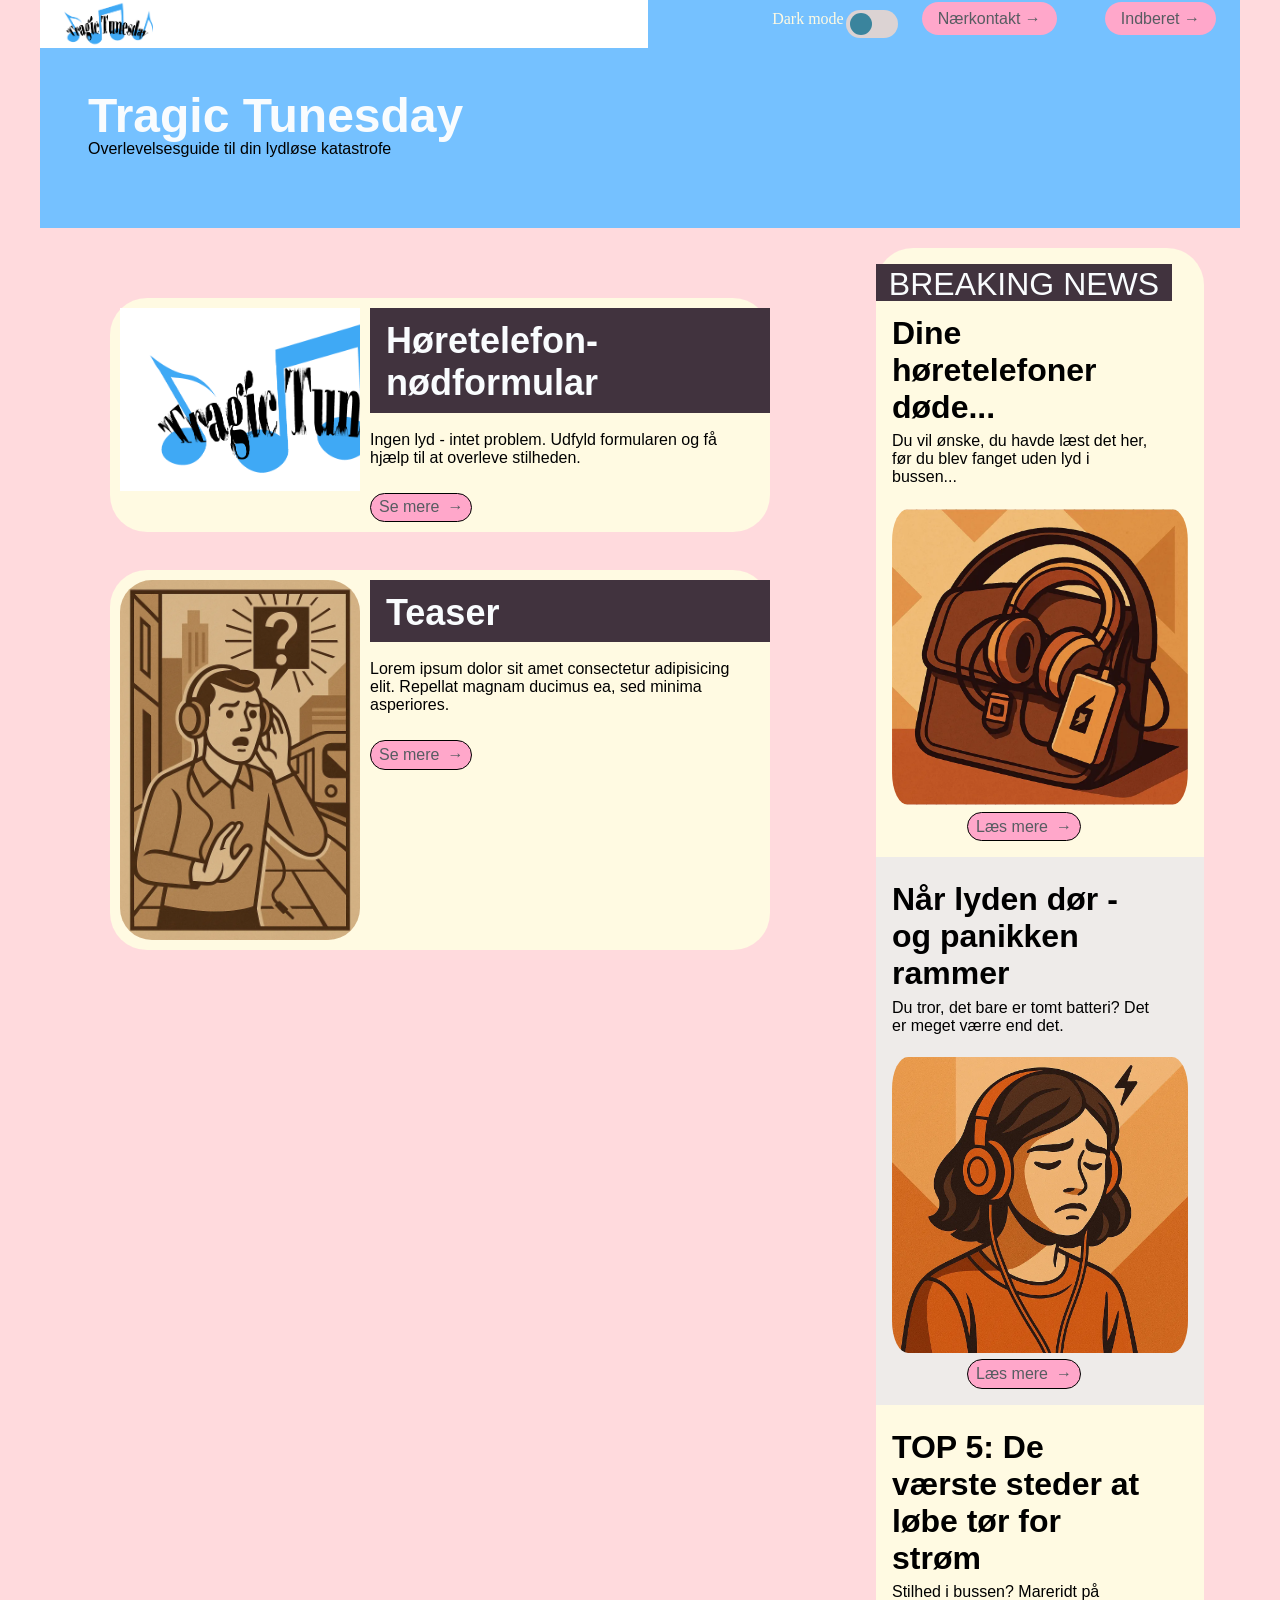
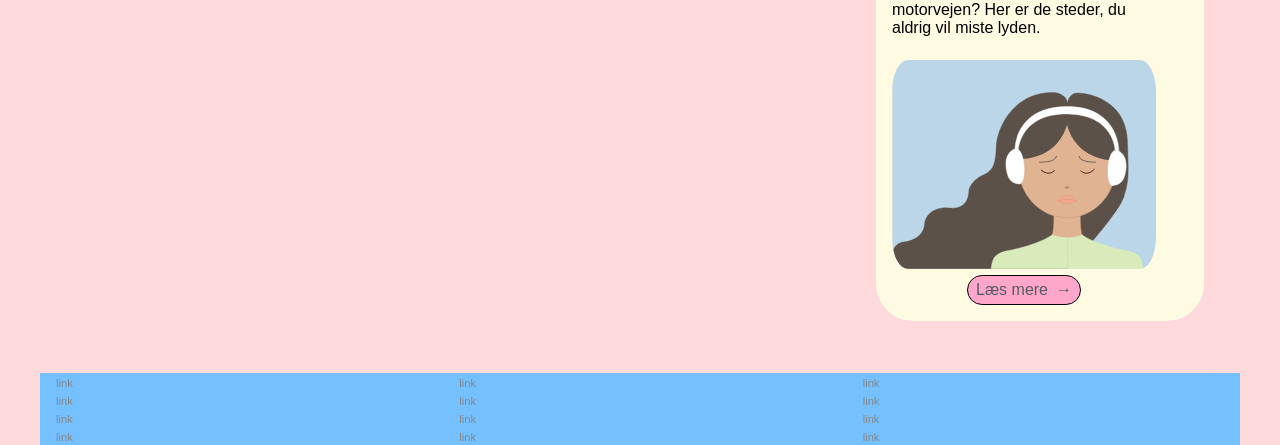
==== commit 4310fa82: "ok" ====
--- a/index.html
+++ b/index.html
@@ -4,10 +4,10 @@
     <meta charset="UTF-8" />
     <meta http-equiv="X-UA-Compatible" content="IE=edge" />
     <meta name="viewport" content="width=device-width, initial-scale=1.0" />
-    <link rel="stylesheet" href="css/custom.css" />
+    <link rel="stylesheet" href="css/custom.css" id="lightmode" />
     <link rel="stylesheet" href="css/general.css" />
     <link rel="stylesheet" href="css/layout.css" />
-    <link rel="stylesheet" href="css/burger.css" />
+    <!-- <link rel="stylesheet" href="css/burger.css" /> -->
     <link rel="stylesheet" href="css/cards.css" />
     <link rel="icon" type="image/png" href="img/fav.png" />
     <title>Emergency Site</title>
@@ -19,6 +19,11 @@
           <a href="index.html"> <img src="/img/logo.png" alt="logo"> </a>
         </div>
         <ul class="menu">
+          <legend id="switchtext3">Dark mode</legend>
+        <label class="switch">
+            <input id="switchBtn3" type="checkbox" />
+            <span class="slider round"></span>
+        </label>
           <li><a class="menuItem" href="instruction.html">Nærkontakt </a></li>
           <li><a class="menuItem" href="register.html">Indberet</a></li>
         </ul>
@@ -27,45 +32,17 @@
 
     <section id="main-disclamer">
       <div id="main-disclamer-content">
-        <img src="warning" alt="ICON" />
+        <img src="warning" alt="" />
         <div>
           <h1>Tragic Tunesday</h1>
-          <p>Overlevelsesguide til den lydløse katastrofe</p>
+          <p>Overlevelsesguide til din lydløse katastrofe</p>
         </div>
       </div>
     </section>
     <main>
       <section id="daily">
         <article class="daily_card">
-          <div id="pan"></div>
-          <!-- <?xml version="1.0" encoding="UTF-8"?>
-<svg id="Layer_2" data-name="Layer 2" xmlns="http://www.w3.org/2000/svg" viewBox="0 0 641.77 508.67">
-  <g id="Lag_1" data-name="Lag 1">
-    <g>
-      <rect x=".63" width="641.14" height="508.17" style="fill: #bad6e8;"/>
-      <g>
-        <path d="M.63,474.96v33.21h425.11s130.13-135.41,139-180.32" style="fill: #5c5148; stroke: #5c5148; stroke-miterlimit: 10;"/>
-        <path d="M426.41,104.62c-1.86-19.22-23.14-25.21-34.52-25.7-97.98-.86-138.94,89.43-138.65,135.85-1.3,27.88-3.1,53.62-29.82,64.37-8.57,3.57-16.72,8.52-23.42,15.62-8.84,9.44-11.61,16.95-12.81,21.23-.42,3.13-.44,6.81-.9,10.05-.92,8.15-4.21,16.81-10.01,23.24-12.79,14.53-35.11,11.41-43.47,10.37-8.29.06-17.42,1.16-25.04,4.1-18.56,6.33-26.99,22.8-27.91,31.19-.6,5.7-1.05,12.02-3.91,18.16-7.83,21.68-37.75,29.07-43.86,29.21-4.03.46-6.82.66-11.38,2.33C3.64,450.56-.22,469.72.6,481.59c0,1.27.7,2.13,2.11,2.26,102.84-.34,188.11-5.82,258.23-13.54,227.43-25.21,309.26-85.98,313.03-194.18.66-18.81-.62-42.91-1.31-68.93-.29-16.76-1.86-33.57-7.08-48.51-17.45-56.91-78.34-77.69-115.24-78.22-15.13.61-21.85,13.69-23.52,23.76-.07.37-.13.65-.18.79-.07.23-.13.12-.22-.35v-.08.03h0Z" style="fill: #5c5148; stroke: #5c5148; stroke-miterlimit: 10;"/>
-        <path d="M456.06,434.34h-71.48s8.89-.53,8.89-54.57h64.54c0,54.03,8.89,54.57,8.89,54.57h-71.48" style="fill: #e0b493; stroke: #c08f6b; stroke-miterlimit: 10;"/>
-        <ellipse cx="425.74" cy="258.96" rx="118.54" ry="125.08" style="fill: #e0b493; stroke: #c08f6b; stroke-miterlimit: 10;"/>
-        <path d="M431.52,131.81c-18.96,126.36-138.89,108.37-138.89,108.37,17.36-123.95,138.89-108.37,138.89-108.37Z" style="fill: #5c5148;"/>
-        <path d="M420.45,127.65c11.04,127.3,131.86,116.83,131.86,116.83-9.59-124.79-131.86-116.83-131.86-116.83Z" style="fill: #5c5148;"/>
-        <path d="M308.86,302.02c-20.16-2.43-24.09-14.55-25.23-15.85s-19.88-49.26,10.8-68.06c14.32-8.77,22.81,9.45,25.74,31.13,3.35,24.78-.55,54.08-11.3,52.78h-.01Z" style="fill: #fff; stroke: #fff; stroke-miterlimit: 10;"/>
-        <path d="M537.34,305.51c20.16-2.43,24.09-14.55,25.23-15.85s19.88-49.26-10.8-68.06c-14.32-8.77-22.81,9.45-25.74,31.13-3.35,24.78.55,54.08,11.3,52.78h.01Z" style="fill: #fff; stroke: #fff; stroke-miterlimit: 10;"/>
-        <path d="M307.2,217.72s4.52-87.59,118.54-86.54c114.02,1.05,116.88,88.17,116.88,88.17l9.15,2.25s.81-108.23-126.04-108.23-126.62,102.49-126.62,102.49l8.08,1.86h.01Z" style="fill: #fff; stroke: #fff; stroke-miterlimit: 10;"/>
-        <path d="M422.95,433.08c2.75.18,28.38-2.54,38.87-7.96,0,0,26.86,23.46,115.29,40.49,0,0,22.17,6.02,27.33,18.26s5.87,24.3,5.87,24.3h-184.56l-.04-74.91" style="fill: #daebbb; stroke: #daebbb; stroke-miterlimit: 10;"/>
-        <path d="M428.43,433.08c-2.75.18-28.38-2.54-38.87-7.96,0,0-26.86,23.46-115.29,40.49,0,0-22.17,6.02-27.33,18.26s-5.87,24.3-5.87,24.3h184.56l.04-74.91" style="fill: #daebbb; stroke: #daebbb; stroke-miterlimit: 10;"/>
-        <path d="M448.42,343.24s-8.83-3.87-22.62-3.81c-6.74.03-14.66,1-23.32,3.81,0,0,17.28-22.5,22.97-12.08,0,0,5.42-11.33,22.97,12.08Z" style="fill: #efa98e; stroke: #e39276; stroke-miterlimit: 10;"/>
-        <path d="M362.07,267.36c20.48,18.28,33.96.57,33.96.57" style="fill: none; stroke: #280a00; stroke-miterlimit: 10; stroke-width: 2px;"/>
-        <path d="M492.06,265.67c-18.74,20.06-33.77,3.64-33.77,3.64" style="fill: none; stroke: #280a00; stroke-miterlimit: 10; stroke-width: 2px;"/>
-        <path d="M402.77,342.91s11.08,6.33,22.97,6.46,22.97-6.46,22.97-6.46c0,0-13.16-3.03-22.62-3.03s-23.32,3.03-23.32,3.03Z" style="fill: #efa98e; stroke: #e39276; stroke-miterlimit: 10;"/>
-        <ellipse cx="425.45" cy="310.41" rx="4.53" ry="1.51" style="fill: #c08f6b; stroke: #c08f6b; stroke-miterlimit: 10; stroke-width: 3px;"/>
-        <path d="M357.94,248.44s38.81,2.62,42.24-14.91" style="fill: none; stroke: #5c5148; stroke-miterlimit: 10; stroke-width: 2px;"/>
-        <path d="M496.3,248.44s-38.81,2.62-42.24-14.91" style="fill: none; stroke: #5c5148; stroke-miterlimit: 10; stroke-width: 2px;"/>
-      </g>
-    </g>
-  </g>
-</svg> -->
+          <div id="pan" class="pan_animation"></div>
           <div class="daily_text">
             <h2>Høretelefon-nødformular</h2>
             <p>Ingen lyd - intet problem. Udfyld formularen og få hjælp til at overleve stilheden.</p>
@@ -84,9 +61,9 @@
       <section id="breaking">
         <article class="news_card">
           <dialog id="dialog1">
-            <h3>Dine høretelefoner døde...</h3>
+            <h2>Dine høretelefoner døde...</h2>
             <img src="/img/guideartikel.webp" alt="hihi"/>
-            <p>Guide: 7 overlevelses-tips når dine høretelefoner dør i offentligheden</p>
+            <h3>Guide: 7 overlevelses-tips når dine høretelefoner dør i offentligheden</h3>
             <p>Af redaktionen - Musiknød.dk</p>
             <p>Vi har alle prøvet det. Du står dér. På gaden. På stationen. I køen. Klar til at koble af med din yndlingsmusik... og så sker det. Høretelefonerne dør. Stilhed. Chok. Angst. Men bare rolig - vi har din ryg. Her er syv lifehacks, der kan redde dig næste gang batteriet svigter.</p>
             <ol>
@@ -149,7 +126,7 @@
           </dialog>
           <h3>TOP 5: De værste steder at løbe tør for strøm</h3>
           <p>Stilhed i bussen? Mareridt på motorvejen? Her er de steder, du aldrig vil miste lyden.</p>
-          <img src="" alt="news_img" />
+          <img src="svg/Asset 2.svg" alt="news_img" />
           <a id="open3" class="cta_btn" href="">Læs mere</a>
         </article>
       </section>
@@ -183,5 +160,6 @@
     </footer>
     <script defer src="js/main.js"></script>
     <script dfr src="js/front.js"></script>
+    <script src="js/dark.js"></script>
   </body>
 </html>
--- a/css/custom.css
+++ b/css/custom.css
@@ -66,7 +66,7 @@
   --info-background-color: #ffffff;
   --headline-bg-color: #ff4b00;
   --headline-bg-color-alert: #ff4b00;
-  --headline-bg-color-inverted: #000000;
+  --headline-bg-color-inverted: #41333e;
   --bodytext-bg-color: #dbdde3;
   --bodytext-bg-color-inverted: #dbdde3;
   --cta-text-bg-color: #ff4b00;
--- a/css/general.css
+++ b/css/general.css
@@ -44,7 +44,7 @@
 }
 main section {
   padding: 20px;
-  margin: 100px;
+  margin: 50px;
   /* border: 1px solid var(--border-color); */
   border-radius: var(--border-radius);
 }
@@ -160,4 +160,43 @@
 
 #dialog3 li, #dialog1 li {
   font-weight: bold;
+}
+
+/* Dark mode knap */
+
+/* The box around the slider */
+.switch {
+  position: relative;
+  display: inline-block;
+  width: 52px;
+  height: 28px;
+} /* Hide default HTML checkbox */
+.switch input {
+  opacity: 0;
+  width: 0;
+  height: 0;
+} /* The slider */
+.slider {
+  position: absolute;
+  cursor: pointer;
+  top: 0;
+  left: 0;
+  right: 0;
+  bottom: 0;
+  background-color: #dcd3d3;
+  border-radius: 34px;
+} /* The 'switch-circle'  */
+.slider::before {
+  position: absolute;
+  content: "";
+  height: 22px;
+  width: 22px;
+  left: 4px;
+  bottom: 3px;
+  background-color: rgb(58, 132, 157);
+  transition: 0.4s;
+  border-radius: 50%;
+} /* Moving the 'switch-circle' */
+input:checked + .slider::before {
+  translate: 100%0;
 }
--- a/css/cards.css
+++ b/css/cards.css
@@ -7,6 +7,9 @@
   /* border: 1px solid var(--border-color); */
   border-radius: var(--border-radius);
   height: minmax(200px, min-content);
+}
+#daily {
+  gap: 1cm;
 }
 .daily_text {
   display: grid;
@@ -29,6 +32,9 @@
 #daily svg, img {
   border-radius: 2rem;
 }
+p {
+  font-family: var(--body-font);
+}
 
 .news_card {
   background-color: var(--article-background-color);
@@ -36,6 +42,7 @@
   grid-template-rows: repeat(min-content);
   gap: 0.4rem;
   padding: 1rem 0;
+  padding-right: 2rem;
   /* border: 1px solid var(--border-color); */
   height: minmax(300px, min-content);
 }
@@ -104,7 +111,7 @@
 }
 
 .pan_animation {
-  animation: panorama 5s linear alternate;
+  animation: panorama 5s linear infinite alternate;
 }
 
 @keyframes panorama {
